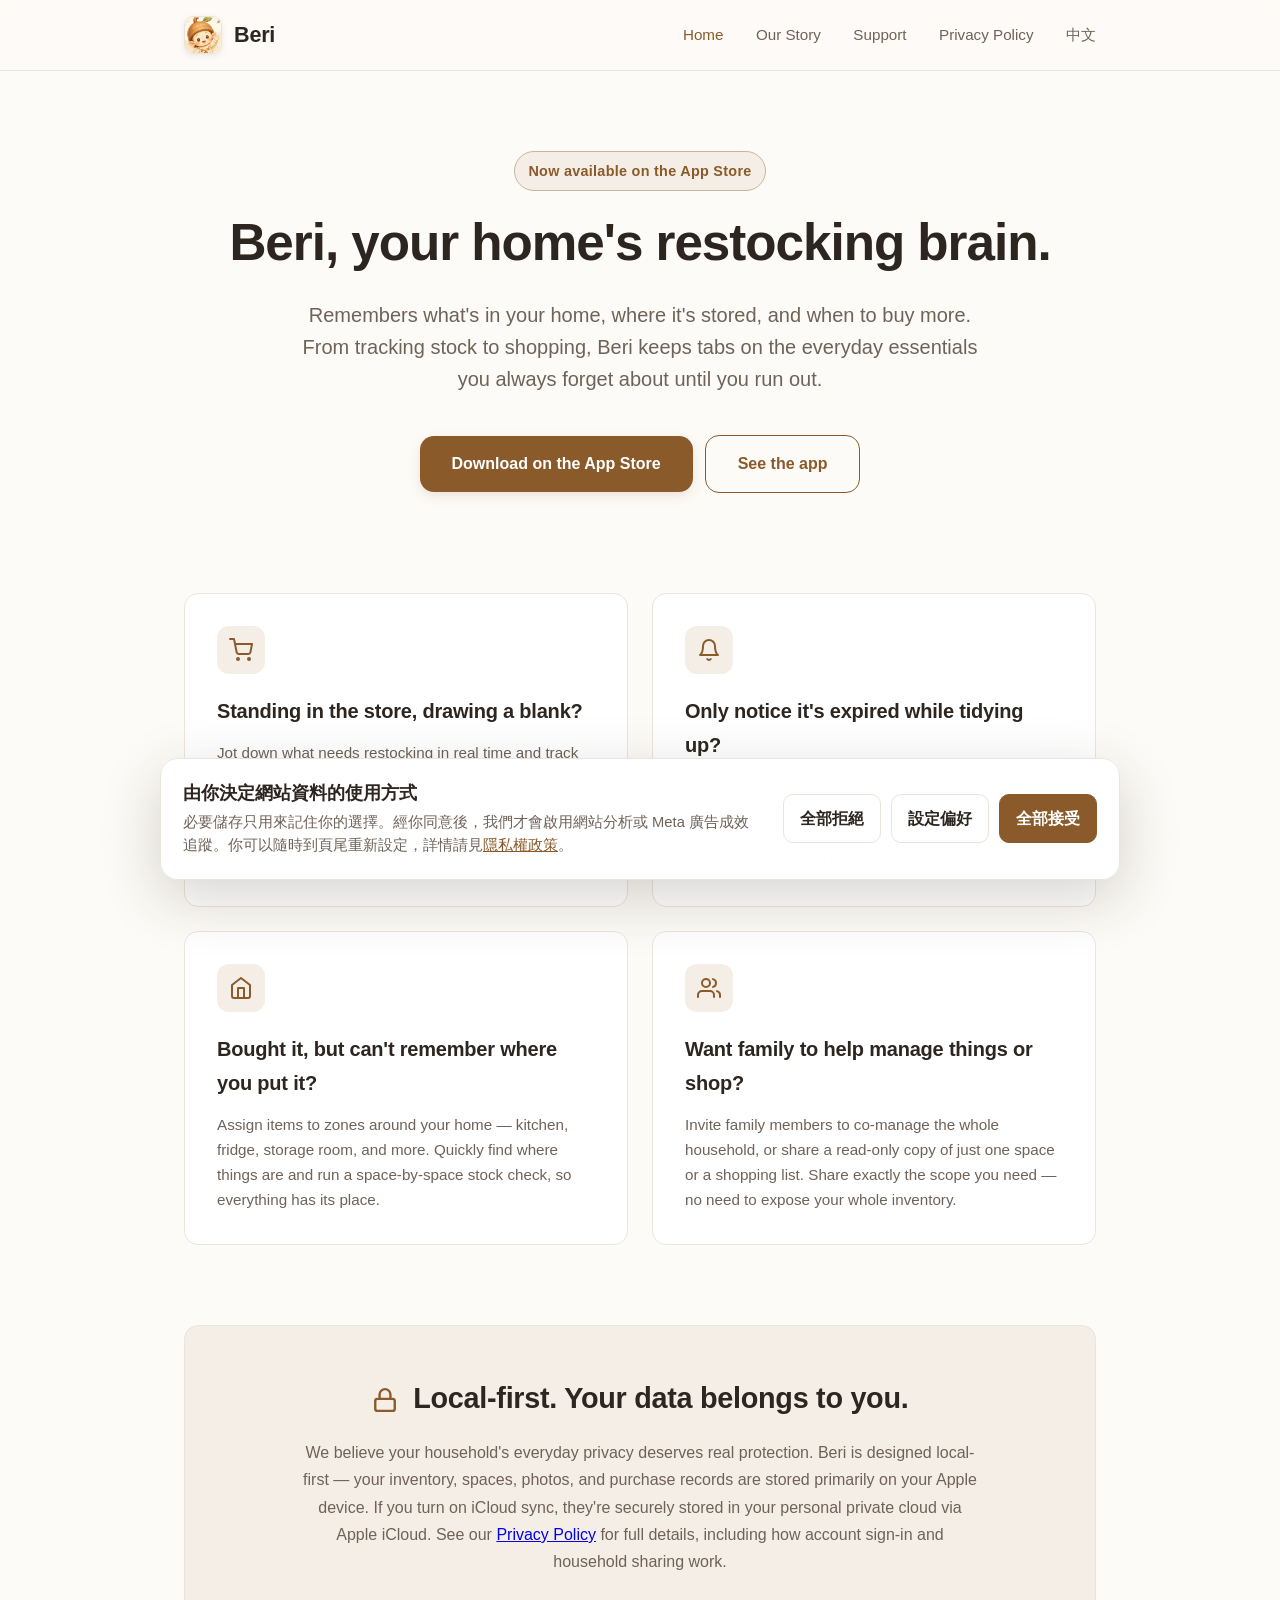
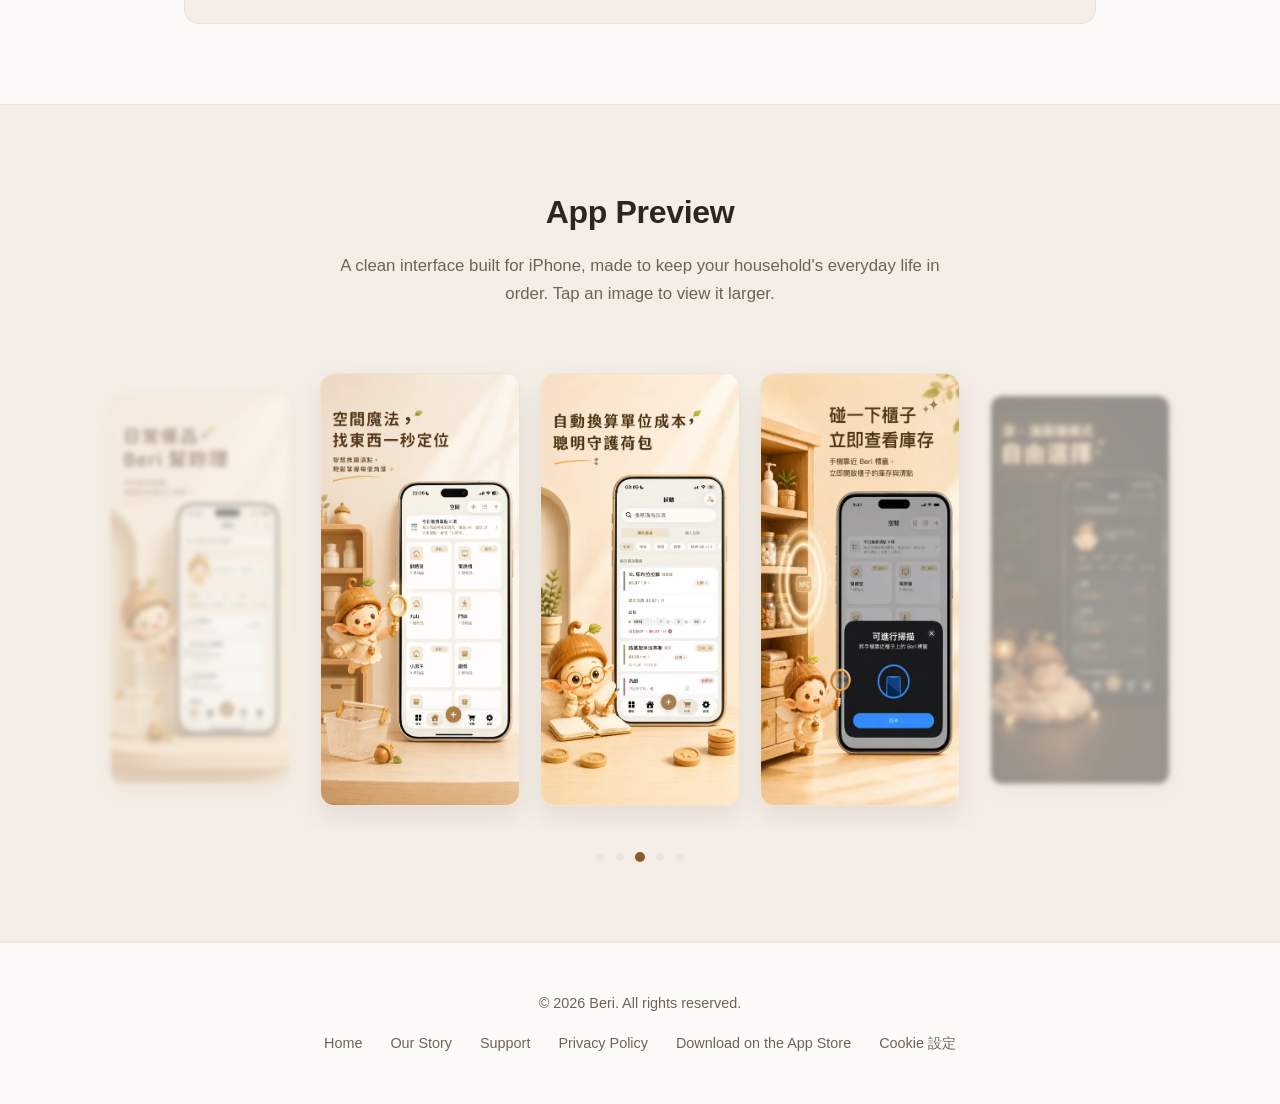
==== en/index.html @ 6ba3e354 "wip: local en site + policy edits before merge" ====
<!doctype html>
<html lang="en">
<head>
  <meta charset="utf-8">
  <meta name="viewport" content="width=device-width, initial-scale=1">
  <title>Beri - Your Home's Restocking Brain</title>
  <meta name="description" content="Beri remembers what's in your home, where it's stored, and when to buy more. Available now on the App Store.">
  <link rel="canonical" href="https://beri-home.app/en/">
  <link rel="alternate" hreflang="zh-Hant" href="https://beri-home.app/">
  <link rel="alternate" hreflang="en" href="https://beri-home.app/en/">
  <link rel="alternate" hreflang="x-default" href="https://beri-home.app/">
  <meta name="robots" content="index, follow">

  <!-- Open Graph / Facebook -->
  <meta property="og:type" content="website">
  <meta property="og:url" content="https://beri-home.app/en/">
  <meta property="og:title" content="Beri - Your Home's Restocking Brain">
  <meta property="og:description" content="Remembers what's in your home, where it's stored, and when to buy more. Available now on the App Store.">
  <meta property="og:image" content="https://beri-home.app/appicon.png">

  <!-- Twitter -->
  <meta name="twitter:card" content="summary">
  <meta name="twitter:url" content="https://beri-home.app/en/">
  <meta name="twitter:title" content="Beri - Your Home's Restocking Brain">
  <meta name="twitter:description" content="Remembers what's in your home, where it's stored, and when to buy more. Available now on the App Store.">
  <meta name="twitter:image" content="https://beri-home.app/appicon.png">

  <link rel="icon" type="image/png" href="../appicon.png">
  <link rel="stylesheet" href="../style.css">
  <script src="../tracking-config.js"></script>
  <script src="../tracking-consent.js"></script>
</head>
<body>
  <!-- Navigation Header -->
  <header class="nav-header">
    <div class="container nav-container">
      <a href="index.html" class="logo-group">
        <img src="../appicon.png" alt="Beri Logo" class="logo-img">
        <span class="logo-text">Beri</span>
      </a>
      <nav class="nav-links">
        <a href="index.html" class="active">Home</a>
        <a href="story.html">Our Story</a>
        <a href="support.html">Support</a>
        <a href="privacy-policy.html">Privacy Policy</a>
        <a href="../index.html" lang="zh-Hant" hreflang="zh-Hant">中文</a>
      </nav>
    </div>
  </header>

  <!-- Hero Section -->
  <main>
    <section class="hero">
      <div class="container">
        <span class="eyebrow">Now available on the App Store</span>
        <h1>Beri, your home's restocking brain.</h1>
        <p>
          Remembers what's in your home, where it's stored, and when to buy more.<br class="desktop-break">
          From tracking stock to shopping, Beri keeps tabs on the everyday essentials you always forget about until you run out.
        </p>
        <div class="hero-actions">
          <a href="https://apps.apple.com/app/id6783732799" class="btn" target="_blank" rel="noopener noreferrer">Download on the App Store</a>
          <a href="#preview" class="btn btn-secondary">See the app</a>
        </div>
      </div>
    </section>

    <!-- Core Features Section -->
    <section class="container">
      <div class="features-grid">
        <!-- Feature 1: cart -->
        <div class="feature-card">
          <div class="feature-icon" title="Shopping">
            <svg viewBox="0 0 24 24">
              <circle cx="9" cy="21" r="1" fill="currentColor"></circle>
              <circle cx="20" cy="21" r="1" fill="currentColor"></circle>
              <path d="M1 1h4l2.68 13.39a2 2 0 0 0 2 1.61h9.72a2 2 0 0 0 2-1.61L23 6H6"></path>
            </svg>
          </div>
          <h3>Standing in the store, drawing a blank?</h3>
          <p>
            Jot down what needs restocking in real time and track unit prices and price history. Quickly confirm what you need at the store and make the smartest purchase decision.
          </p>
        </div>

        <!-- Feature 2: bell -->
        <div class="feature-card">
          <div class="feature-icon" title="Reminders">
            <svg viewBox="0 0 24 24">
              <path d="M18 8A6 6 0 0 0 6 8c0 7-3 9-3 9h18s-3-2-3-9"></path>
              <path d="M13.73 21a2 2 0 0 1-3.46 0" fill="currentColor"></path>
            </svg>
          </div>
          <h3>Only notice it's expired while tidying up?</h3>
          <p>
            Set custom low-stock thresholds and expiry reminders. Get notified before easy-to-forget essentials, consumables, or food expire — cut down on waste and keep your household running smoothly.
          </p>
        </div>

        <!-- Feature 3: house -->
        <div class="feature-card">
          <div class="feature-icon" title="Spaces">
            <svg viewBox="0 0 24 24">
              <path d="M3 9l9-7 9 7v11a2 2 0 0 1-2 2H5a2 2 0 0 1-2-2z"></path>
              <polyline points="9 22 9 12 15 12 15 22"></polyline>
            </svg>
          </div>
          <h3>Bought it, but can't remember where you put it?</h3>
          <p>
            Assign items to zones around your home — kitchen, fridge, storage room, and more. Quickly find where things are and run a space-by-space stock check, so everything has its place.
          </p>
        </div>

        <!-- Feature 4: person.2 -->
        <div class="feature-card">
          <div class="feature-icon" title="Sharing">
            <svg viewBox="0 0 24 24">
              <path d="M17 21v-2a4 4 0 0 0-4-4H5a4 4 0 0 0-4 4v2"></path>
              <circle cx="9" cy="7" r="4"></circle>
              <path d="M23 21v-2a4 4 0 0 0-3-3.87"></path>
              <path d="M16 3.13a4 4 0 0 1 0 7.75"></path>
            </svg>
          </div>
          <h3>Want family to help manage things or shop?</h3>
          <p>
            Invite family members to co-manage the whole household, or share a read-only copy of just one space or a shopping list. Share exactly the scope you need — no need to expose your whole inventory.
          </p>
        </div>
      </div>
    </section>

    <!-- Privacy Banner -->
    <section class="container">
      <div class="privacy-banner" style="position: relative; overflow: hidden;">
        <h2>
          <svg viewBox="0 0 24 24" width="26" height="26" style="display: inline-block; vertical-align: -5px; margin-right: 8px; stroke: var(--accent); stroke-width: 2.2; fill: none;">
            <rect x="3" y="11" width="18" height="11" rx="2" ry="2"></rect>
            <path d="M7 11V7a5 5 0 0 1 10 0v4"></path>
          </svg>
          Local-first. Your data belongs to you.
        </h2>
        <p>
          We believe your household's everyday privacy deserves real protection. Beri is designed local-first — your inventory, spaces, photos, and purchase records are stored primarily on your Apple device. If you turn on iCloud sync, they're securely stored in your personal private cloud via Apple iCloud. See our <a href="privacy-policy.html">Privacy Policy</a> for full details, including how account sign-in and household sharing work.
        </p>
      </div>
    </section>

    <!-- App Screenshots Preview Section -->
    <section class="preview-section" id="preview">
      <div class="container">
        <h2>App Preview</h2>
        <p class="subtitle">A clean interface built for iPhone, made to keep your household's everyday life in order. Tap an image to view it larger.</p>
      </div>

      <div class="container-wide">
        <div class="carousel-viewport">
          <div class="mockup-container">
          <div class="mockup-item">
            <button class="promo-card" type="button" aria-label="Enlarge: Everyday essentials, sorted by Beri">
              <img src="../screenshots/promo_overview.webp" alt="Everyday essentials, sorted by Beri">
            </button>
          </div>
          <div class="mockup-item">
            <button class="promo-card" type="button" aria-label="Enlarge: Space magic — find anything in a second">
              <img src="../screenshots/promo_spaces.webp" alt="Space magic — find anything in a second">
            </button>
          </div>
          <div class="mockup-item">
            <button class="promo-card" type="button" aria-label="Enlarge: Automatic unit-price conversion, smarter shopping">
              <img src="../screenshots/promo_shopping.webp" alt="Automatic unit-price conversion, smarter shopping">
            </button>
          </div>
          <div class="mockup-item">
            <button class="promo-card" type="button" aria-label="Enlarge: Tap your cabinet, see your stock instantly">
              <img src="../screenshots/promo_nfc.webp" alt="Tap your cabinet, see your stock instantly">
            </button>
          </div>
          <div class="mockup-item">
            <button class="promo-card" type="button" aria-label="Enlarge: Light and dark mode, your choice">
              <img src="../screenshots/promo_darkmode.webp" alt="Light and dark mode, your choice">
            </button>
          </div>
          </div>
        </div>

        <!-- Carousel indicator dots -->
        <div class="carousel-indicators">
          <button class="dot active" type="button" aria-label="Show preview 1" onclick="scrollToIndex(0)"></button>
          <button class="dot" type="button" aria-label="Show preview 2" onclick="scrollToIndex(1)"></button>
          <button class="dot" type="button" aria-label="Show preview 3" onclick="scrollToIndex(2)"></button>
          <button class="dot" type="button" aria-label="Show preview 4" onclick="scrollToIndex(3)"></button>
          <button class="dot" type="button" aria-label="Show preview 5" onclick="scrollToIndex(4)"></button>
        </div>
      </div>
    </section>
  </main>

  <div class="image-lightbox" id="imageLightbox" hidden role="dialog" aria-modal="true" aria-labelledby="lightboxCaption">
    <div class="lightbox-backdrop" data-close-lightbox></div>
    <div class="lightbox-dialog">
      <button class="lightbox-close" type="button" aria-label="Close enlarged view" data-close-lightbox>×</button>
      <button class="lightbox-nav lightbox-prev" type="button" aria-label="Previous preview">‹</button>
      <figure class="lightbox-figure">
        <img id="lightboxImage" src="" alt="">
        <figcaption id="lightboxCaption"></figcaption>
      </figure>
      <button class="lightbox-nav lightbox-next" type="button" aria-label="Next preview">›</button>
    </div>
  </div>

  <!-- Footer -->
  <footer>
    <div class="container">
      <p>&copy; 2026 Beri. All rights reserved.</p>
      <a href="index.html">Home</a>
      <a href="story.html">Our Story</a>
      <a href="support.html">Support</a>
      <a href="privacy-policy.html">Privacy Policy</a>
      <a href="https://apps.apple.com/app/id6783732799" target="_blank" rel="noopener noreferrer">Download on the App Store</a>
    </div>
  </footer>

  <script>
    const viewport = document.querySelector('.carousel-viewport');
    const track = document.querySelector('.mockup-container');
    const items = track ? Array.from(track.querySelectorAll('.mockup-item')) : [];
    const dots = document.querySelectorAll('.dot');
    const lightbox = document.getElementById('imageLightbox');
    const lightboxImage = document.getElementById('lightboxImage');
    const lightboxCaption = document.getElementById('lightboxCaption');
    const lightboxFigure = document.querySelector('.lightbox-figure');
    const closeLightboxButtons = document.querySelectorAll('[data-close-lightbox]');
    const previousImageButton = document.querySelector('.lightbox-prev');
    const nextImageButton = document.querySelector('.lightbox-next');
    const closeLightboxButton = document.querySelector('.lightbox-close');
    const previewCards = items.map((item) => item.querySelector('.promo-card'));

    // Currently focused card index (defaults to the middle one)
    let activeIndex = Math.floor(items.length / 2);

    const clamp = (i) => Math.max(0, Math.min(items.length - 1, i));
    const wrap = (i) => (i + items.length) % items.length;
    let lightboxIndex = 0;
    let previouslyFocusedElement = null;
    let lightboxSwipeStartX = 0;
    let lightboxSwipeStartY = 0;

    function updateLightbox() {
      const image = items[lightboxIndex]?.querySelector('img');
      if (!image) return;
      lightboxImage.src = image.currentSrc || image.src;
      lightboxImage.alt = image.alt;
      lightboxCaption.textContent = image.alt;
    }

    function openLightbox(index) {
      if (!lightbox || items.length === 0) return;
      lightboxIndex = clamp(index);
      previouslyFocusedElement = document.activeElement;
      updateLightbox();
      lightbox.hidden = false;
      document.body.classList.add('lightbox-open');
      closeLightboxButton?.focus();
    }

    function closeLightbox() {
      if (!lightbox || lightbox.hidden) return;
      lightbox.hidden = true;
      document.body.classList.remove('lightbox-open');
      previouslyFocusedElement?.focus?.();
    }

    function showLightboxImage(offset) {
      if (!lightbox || lightbox.hidden || items.length === 0) return;
      lightboxIndex = wrap(lightboxIndex + offset);
      updateLightbox();
    }

    // Compute the offset needed to center the given card
    function offsetFor(index) {
      const item = items[index];
      if (!viewport || !item) return 0;
      const viewportCenter = viewport.offsetWidth / 2;
      const itemCenter = item.offsetLeft + item.offsetWidth / 2;
      return viewportCenter - itemCenter;
    }

    // Update offset, fade, and dots based on activeIndex
    function render(animate = true) {
      if (!track || items.length === 0) return;
      track.classList.toggle('dragging', !animate);
      track.style.transform = `translateX(${offsetFor(activeIndex)}px)`;

      items.forEach((item, i) => {
        item.classList.toggle('faded', Math.abs(i - activeIndex) > 1);
      });
      dots.forEach((dot, i) => {
        dot.classList.toggle('active', i === activeIndex);
        dot.setAttribute('aria-current', i === activeIndex ? 'true' : 'false');
      });
    }

    // Clicking a dot jumps to that card
    window.scrollToIndex = function(index) {
      activeIndex = clamp(index);
      render(true);
    };

    if (track && items.length) {
      // Initialize + re-center on window resize
      render(true);
      window.addEventListener('load', () => render(true));
      window.addEventListener('resize', () => render(false));

      // Pointer dragging (mouse and touch)
      let dragging = false;
      let startX = 0;
      let baseOffset = 0;
      let moved = false;
      let downTarget = null;

      track.addEventListener('pointerdown', (e) => {
        dragging = true;
        moved = false;
        startX = e.clientX;
        baseOffset = offsetFor(activeIndex);
        downTarget = e.target; // remember the card that was pressed (target changes after pointer capture)
        track.classList.add('dragging');
        try { track.setPointerCapture(e.pointerId); } catch (_) {}
      });

      track.addEventListener('pointermove', (e) => {
        if (!dragging) return;
        const dx = e.clientX - startX;
        if (Math.abs(dx) > 5) moved = true;
        track.style.transform = `translateX(${baseOffset + dx}px)`;
      });

      function endDrag(e) {
        if (!dragging) return;
        dragging = false;
        const dx = e.clientX - startX;
        const threshold = 40; // distance needed to switch cards

        if (moved) {
          // Dragged: switch prev/next based on direction
          if (dx <= -threshold) activeIndex = clamp(activeIndex + 1);
          else if (dx >= threshold) activeIndex = clamp(activeIndex - 1);
        } else {
          // No drag = click: enlarge the tapped card
          const item = downTarget && downTarget.closest
            ? downTarget.closest('.mockup-item') : null;
          const idx = item ? items.indexOf(item) : -1;
          if (idx !== -1) {
            activeIndex = idx;
            openLightbox(idx);
          }
        }
        render(true);
      }

      track.addEventListener('pointerup', endDrag);
      track.addEventListener('pointercancel', endDrag);
    }

    previewCards.forEach((card, index) => {
      card?.addEventListener('click', (event) => {
        if (event.detail !== 0) return;
        activeIndex = index;
        render(true);
        openLightbox(index);
      });
    });

    closeLightboxButtons.forEach((button) => button.addEventListener('click', closeLightbox));
    previousImageButton?.addEventListener('click', () => showLightboxImage(-1));
    nextImageButton?.addEventListener('click', () => showLightboxImage(1));
    lightboxFigure?.addEventListener('pointerdown', (event) => {
      if (event.pointerType !== 'touch') return;
      lightboxSwipeStartX = event.clientX;
      lightboxSwipeStartY = event.clientY;
      try { lightboxFigure.setPointerCapture(event.pointerId); } catch (_) {}
    });
    lightboxFigure?.addEventListener('pointerup', (event) => {
      if (event.pointerType !== 'touch') return;
      const deltaX = event.clientX - lightboxSwipeStartX;
      const deltaY = event.clientY - lightboxSwipeStartY;
      if (Math.abs(deltaX) < 48 || Math.abs(deltaX) <= Math.abs(deltaY)) return;
      showLightboxImage(deltaX < 0 ? 1 : -1);
    });
    document.addEventListener('keydown', (event) => {
      if (!lightbox || lightbox.hidden) return;
      if (event.key === 'Escape') closeLightbox();
      if (event.key === 'ArrowLeft') showLightboxImage(-1);
      if (event.key === 'ArrowRight') showLightboxImage(1);
    });
  </script>
</body>
</html>
---- style.css ----
:root {
  color-scheme: light dark;
  --bg: #fdfbf7;
  --card-bg: #ffffff;
  --text: #2d2620;
  --muted: #6f6258;
  --border: #ebe4da;
  --accent: #8a5a2b;
  --accent-hover: #734a22;
  --accent-light: #f5eee6;
  --success: #5f8a5a;
  --success-light: #eef5ec;
  --danger: #b35959;
  --radius: 14px;
  --font: -apple-system, BlinkMacSystemFont, "SF Pro Text", "SF Pro Icons", "Helvetica Neue", Helvetica, Arial, sans-serif;
  --transition: all 0.25s cubic-bezier(0.4, 0, 0.2, 1);
}

@media (prefers-color-scheme: dark) {
  :root {
    --bg: #161412;
    --card-bg: #1f1d1a;
    --text: #f4efe7;
    --muted: #c6bfb2;
    --border: #35312c;
    --accent: #d3a15f;
    --accent-hover: #e5b982;
    --accent-light: #2b2520;
    --success: #7da878;
    --success-light: #1c241a;
    --danger: #d97373;
  }
}

* {
  box-sizing: border-box;
}

body {
  margin: 0;
  background-color: var(--bg);
  color: var(--text);
  font-family: var(--font);
  line-height: 1.7;
  -webkit-font-smoothing: antialiased;
  display: flex;
  flex-direction: column;
  min-height: 100vh;
  overflow-x: hidden;
}

/* 佈局 */
.container {
  max-width: 960px;
  margin: 0 auto;
  padding: 0 24px;
  width: 100%;
}

.container-wide {
  max-width: 1200px;
  margin: 0 auto;
  padding: 0 24px;
  width: 100%;
}

main {
  flex: 1;
}

/* 導覽列 - 升級磨砂玻璃質感 */
.nav-header {
  padding: 16px 0;
  border-bottom: 1px solid var(--border);
  background-color: color-mix(in srgb, var(--bg) 80%, transparent);
  position: sticky;
  top: 0;
  z-index: 100;
  backdrop-filter: blur(12px);
  -webkit-backdrop-filter: blur(12px);
  transition: var(--transition);
}

.nav-container {
  display: flex;
  justify-content: space-between;
  align-items: center;
}

.logo-group {
  display: flex;
  align-items: center;
  gap: 12px;
  text-decoration: none;
}

/* 擬真 App Icon 漸層風格 */
.logo-icon {
  background: linear-gradient(135deg, #a77c50, #8a5a2b);
  color: #ffffff;
  width: 38px;
  height: 38px;
  border-radius: 10px;
  display: flex;
  align-items: center;
  justify-content: center;
  font-weight: 800;
  font-size: 1.25rem;
  box-shadow: inset 0 1px 0 rgba(255, 255, 255, 0.2), 0 3px 6px rgba(138, 90, 43, 0.2);
  text-shadow: 0 1px 2px rgba(0, 0, 0, 0.15);
}

@media (prefers-color-scheme: dark) {
  .logo-icon {
    background: linear-gradient(135deg, #e5b982, #d3a15f);
    color: #161412;
    text-shadow: none;
    box-shadow: 0 3px 8px rgba(0, 0, 0, 0.3);
  }
}

.logo-img {
  width: 38px;
  height: 38px;
  border-radius: 9px;
  display: block;
  object-fit: cover;
  box-shadow: 0 2px 6px rgba(0, 0, 0, 0.08);
  border: 1px solid var(--border);
  transition: var(--transition);
}

.logo-group:hover .logo-img {
  transform: scale(1.05);
  box-shadow: 0 4px 10px rgba(138, 90, 43, 0.15);
}

.logo-text {
  font-size: 1.35rem;
  font-weight: 700;
  color: var(--text);
  letter-spacing: -0.01em;
}

.nav-links a {
  margin-left: 28px;
  color: var(--muted);
  text-decoration: none;
  font-weight: 500;
  transition: var(--transition);
  font-size: 0.95rem;
}

.nav-links a:hover,
.nav-links a.active {
  color: var(--accent);
}

.eyebrow {
  display: inline-flex;
  align-items: center;
  padding: 7px 13px;
  margin-bottom: 20px;
  border: 1px solid color-mix(in srgb, var(--accent) 35%, var(--border));
  border-radius: 999px;
  background: var(--accent-light);
  color: var(--accent);
  font-size: 0.9rem;
  font-weight: 700;
  letter-spacing: 0.02em;
}

/* 品牌故事 */
.story-page {
  flex: 1;
  padding: clamp(52px, 9vw, 104px) 24px clamp(72px, 10vw, 120px);
}

.story-content {
  width: min(100%, 720px);
  margin: 0 auto;
}

.story-hero {
  padding: 0 0 clamp(56px, 9vw, 88px);
  text-align: center;
}

.story-kicker {
  margin: 0 0 18px;
  color: var(--accent);
  font-size: 0.95rem;
  font-weight: 700;
  letter-spacing: 0.12em;
}

.story-hero h1 {
  margin: 0;
  font-size: clamp(2.45rem, 7vw, 4.5rem);
  line-height: 1.16;
  letter-spacing: -0.045em;
}

.story-lead {
  margin: 24px 0 0;
  color: var(--muted);
  font-size: 1.12rem;
}

.story-section {
  font-size: clamp(1.05rem, 2.4vw, 1.18rem);
  line-height: 2;
}

.story-section h2 {
  margin: 0 0 28px;
  font-size: clamp(1.45rem, 4vw, 2rem);
  line-height: 1.4;
  letter-spacing: -0.025em;
}

.story-section p {
  margin: 0 0 26px;
}

.story-quotes {
  margin: 0 0 32px;
  padding: 24px clamp(20px, 5vw, 36px);
  border: 1px solid var(--border);
  border-radius: var(--radius);
  background: var(--card-bg);
  box-shadow: 0 12px 32px rgba(138, 90, 43, 0.06);
}

.story-quotes p {
  margin: 0;
  color: var(--muted);
}

.story-divider {
  width: 56px;
  height: 1px;
  margin: clamp(48px, 8vw, 80px) auto;
  border: 0;
  background: var(--accent);
  opacity: 0.55;
}

.story-beri h2,
.story-closing p:nth-child(2) {
  color: var(--accent);
}

.story-question {
  margin: 0 0 26px;
  padding: 18px 22px;
  border-left: 3px solid var(--accent);
  background: var(--accent-light);
  color: var(--text);
  font-size: 1.22em;
  font-weight: 700;
}

.story-signoff {
  margin-top: clamp(52px, 9vw, 88px);
  padding: clamp(36px, 7vw, 56px);
  border-radius: calc(var(--radius) + 4px);
  background: var(--accent-light);
  text-align: center;
}

.story-signoff p {
  margin: 0 0 14px;
  color: var(--accent);
  font-weight: 700;
}

.story-signoff h2 {
  margin: 0 0 30px;
  font-size: clamp(1.45rem, 4vw, 2.1rem);
  line-height: 1.45;
  letter-spacing: -0.025em;
}

/* Hero Section */
.hero {
  padding: 80px 0 60px;
  text-align: center;
}

.hero h1 {
  font-size: clamp(2.2rem, 5vw, 3.2rem);
  font-weight: 800;
  line-height: 1.25;
  margin: 0 0 24px;
  color: var(--text);
  letter-spacing: -0.02em;
}

.hero p {
  font-size: clamp(1.1rem, 2.5vw, 1.25rem);
  color: var(--muted);
  max-width: 680px;
  margin: 0 auto 40px;
  line-height: 1.6;
}

.hero-actions {
  display: flex;
  justify-content: center;
  align-items: center;
  flex-wrap: wrap;
  gap: 12px;
}

/* 按鈕 */
.btn {
  display: inline-flex;
  align-items: center;
  justify-content: center;
  background-color: var(--accent);
  color: #ffffff !important;
  padding: 14px 32px;
  border-radius: var(--radius);
  text-decoration: none;
  font-weight: 600;
  border: none;
  cursor: pointer;
  font-size: 1rem;
  transition: var(--transition);
  box-shadow: 0 4px 12px rgba(138, 90, 43, 0.15);
}

.btn:hover {
  background-color: var(--accent-hover);
  box-shadow: 0 6px 16px rgba(138, 90, 43, 0.25);
  transform: translateY(-1px);
}

.btn:active {
  transform: translateY(1px);
}

.btn-secondary {
  background: transparent;
  color: var(--accent) !important;
  border: 1px solid var(--accent);
  box-shadow: none;
}

.btn-secondary:hover {
  background: var(--accent-light);
  color: var(--accent) !important;
  box-shadow: none;
}

.btn-disabled {
  cursor: default;
  box-shadow: none;
}

.btn-disabled:hover,
.btn-disabled:active {
  background-color: var(--accent);
  box-shadow: none;
  transform: none;
}

/* 卡片與網格 */
.features-grid {
  display: grid;
  grid-template-columns: repeat(auto-fit, minmax(320px, 1fr));
  gap: 24px;
  margin: 40px 0 80px;
}

.feature-card {
  background-color: var(--card-bg);
  border: 1px solid var(--border);
  border-radius: var(--radius);
  padding: 32px;
  transition: var(--transition);
  display: flex;
  flex-direction: column;
}

.feature-card:hover {
  border-color: var(--accent);
  transform: translateY(-4px);
  box-shadow: 0 12px 24px rgba(138, 90, 43, 0.04);
}

/* App 內用的 SF Symbols SVG 專用外觀 */
.feature-icon {
  width: 48px;
  height: 48px;
  border-radius: 12px;
  background-color: var(--accent-light);
  display: flex;
  align-items: center;
  justify-content: center;
  margin-bottom: 20px;
  transition: var(--transition);
}

.feature-card:hover .feature-icon {
  background-color: var(--accent);
}

.feature-icon svg {
  width: 24px;
  height: 24px;
  stroke: var(--accent);
  stroke-width: 2;
  stroke-linecap: round;
  stroke-linejoin: round;
  fill: none;
  transition: var(--transition);
}

.feature-card:hover .feature-icon svg {
  stroke: var(--card-bg);
}

.feature-card h3 {
  font-size: 1.25rem;
  font-weight: 700;
  margin: 0 0 12px;
  letter-spacing: -0.01em;
}

.feature-card p {
  color: var(--muted);
  margin: 0;
  font-size: 0.95rem;
  line-height: 1.65;
}

/* 本地優先 Banner */
.privacy-banner {
  background-color: var(--accent-light);
  border-radius: var(--radius);
  padding: 48px;
  text-align: center;
  margin: 40px 0 80px;
  border: 1px solid var(--border);
}

.privacy-banner h2 {
  font-size: 1.8rem;
  margin: 0 0 16px;
  font-weight: 700;
  letter-spacing: -0.01em;
}

.privacy-banner p {
  max-width: 680px;
  margin: 0 auto;
  color: var(--muted);
  line-height: 1.7;
}

/* 常見問題 FAQ */
.faq-list {
  margin-top: 32px;
}

.faq-card {
  background-color: var(--card-bg);
  border: 1px solid var(--border);
  border-radius: var(--radius);
  padding: 24px;
  margin-bottom: 16px;
  transition: var(--transition);
}

.faq-card:hover {
  border-color: var(--accent);
}

.faq-card h3 {
  font-size: 1.15rem;
  margin: 0 0 12px;
  color: var(--accent);
  font-weight: 700;
  letter-spacing: -0.01em;
}

.faq-card p {
  margin: 0;
  color: var(--muted);
  font-size: 0.95rem;
  line-height: 1.65;
}

/* 表單樣式 */
.form-group {
  margin-bottom: 24px;
}

.form-group label {
  display: block;
  font-weight: 600;
  margin-bottom: 8px;
  font-size: 0.95rem;
}

.form-group label span {
  color: var(--danger);
  margin-left: 4px;
}

.form-control {
  width: 100%;
  padding: 12px 16px;
  border-radius: 8px;
  border: 1px solid var(--border);
  background-color: var(--card-bg);
  color: var(--text);
  font-family: var(--font);
  font-size: 0.95rem;
  transition: var(--transition);
}

.form-control:focus {
  outline: none;
  border-color: var(--accent);
  box-shadow: 0 0 0 3px var(--accent-light);
}

textarea.form-control {
  resize: vertical;
  min-height: 120px;
}

.checkbox-group {
  display: flex;
  align-items: flex-start;
  gap: 10px;
  margin-bottom: 24px;
}

.checkbox-group input[type="checkbox"] {
  margin-top: 5px;
  cursor: pointer;
}

.checkbox-group label {
  font-size: 0.9rem;
  color: var(--muted);
  margin: 0;
  cursor: pointer;
  line-height: 1.5;
}

.checkbox-group label a {
  color: var(--accent);
  text-decoration: none;
}

.form-hint {
  font-size: 0.85rem;
  color: var(--muted);
  margin-top: 6px;
}

.form-privacy-note {
  margin: 0 0 24px;
  padding: 14px 16px;
  border-radius: 10px;
  background: var(--accent-light);
  color: var(--muted);
  font-size: 0.88rem;
  line-height: 1.6;
}

.form-privacy-note a {
  color: var(--accent);
  font-weight: 600;
  margin-left: 0.25em;
}

/* 狀態卡片 */
.status-card {
  padding: 40px;
  text-align: center;
  border-radius: var(--radius);
  border: 1px solid var(--border);
  display: none;
  animation: fadeIn 0.3s ease;
}

.status-card.success {
  background-color: var(--success-light);
  border-color: var(--success);
  color: var(--success);
}

.status-card h3 {
  margin: 0 0 12px;
  font-size: 1.4rem;
}

.status-card p {
  margin: 0;
  color: var(--text);
}

@keyframes fadeIn {
  from { opacity: 0; transform: translateY(10px); }
  to { opacity: 1; transform: translateY(0); }
}

/* 頁尾 */
footer {
  padding: 48px 0;
  border-top: 1px solid var(--border);
  text-align: center;
  color: var(--muted);
  font-size: 0.9rem;
}

footer p {
  margin: 0 0 16px;
}

footer a {
  color: var(--muted);
  margin: 0 12px;
  text-decoration: none;
  transition: var(--transition);
}

footer a:hover {
  color: var(--accent);
}

.footer-cookie-button {
  appearance: none;
  border: 0;
  background: transparent;
  color: var(--muted);
  margin: 0 12px;
  padding: 0;
  font: inherit;
  cursor: pointer;
  transition: var(--transition);
}

.footer-cookie-button:hover {
  color: var(--accent);
}

/* Cookie 與追蹤同意 */
.cookie-banner {
  position: fixed;
  right: 20px;
  bottom: 20px;
  left: 20px;
  z-index: 1200;
  margin: 0 auto;
  max-width: 960px;
  border: 1px solid var(--border);
  border-radius: calc(var(--radius) + 4px);
  background: color-mix(in srgb, var(--card-bg) 96%, transparent);
  box-shadow: 0 18px 60px rgba(45, 38, 32, 0.2);
  backdrop-filter: blur(16px);
  -webkit-backdrop-filter: blur(16px);
}

.cookie-banner[hidden] {
  display: none;
}

.cookie-banner__content {
  display: flex;
  align-items: center;
  justify-content: space-between;
  gap: 28px;
  padding: 22px;
}

.cookie-banner h2,
.cookie-dialog h2 {
  margin: 0 0 6px;
  font-size: 1.15rem;
  line-height: 1.35;
}

.cookie-banner p,
.cookie-dialog p {
  margin: 0;
  color: var(--muted);
  font-size: 0.92rem;
  line-height: 1.55;
}

.cookie-banner p a {
  color: var(--accent);
}

.cookie-banner__actions,
.cookie-dialog__actions {
  display: flex;
  flex: 0 0 auto;
  gap: 10px;
}

.cookie-button {
  min-height: 44px;
  border: 1px solid var(--accent);
  border-radius: 10px;
  background: var(--accent);
  color: #fff;
  padding: 10px 16px;
  font: inherit;
  font-weight: 650;
  white-space: nowrap;
  cursor: pointer;
}

.cookie-button:hover {
  background: var(--accent-hover);
  border-color: var(--accent-hover);
}

.cookie-button--secondary {
  background: transparent;
  color: var(--text);
  border-color: var(--border);
}

.cookie-button--secondary:hover {
  background: var(--accent-light);
  border-color: var(--accent);
}

.cookie-dialog {
  width: min(92vw, 620px);
  padding: 0;
  border: 1px solid var(--border);
  border-radius: calc(var(--radius) + 4px);
  background: var(--card-bg);
  color: var(--text);
  box-shadow: 0 24px 80px rgba(22, 20, 18, 0.32);
}

.cookie-dialog::backdrop {
  background: rgba(22, 20, 18, 0.62);
  backdrop-filter: blur(5px);
}

.cookie-dialog form {
  padding: 24px;
}

.cookie-dialog__header {
  display: flex;
  align-items: flex-start;
  justify-content: space-between;
  gap: 16px;
  margin-bottom: 20px;
}

.cookie-dialog__close {
  flex: 0 0 auto;
  width: 40px;
  height: 40px;
  border: 1px solid var(--border);
  border-radius: 50%;
  background: transparent;
  color: var(--text);
  font: inherit;
  font-size: 1.5rem;
  line-height: 1;
  cursor: pointer;
}

.cookie-option {
  display: flex;
  align-items: center;
  justify-content: space-between;
  gap: 20px;
  padding: 16px 0;
  border-top: 1px solid var(--border);
}

.cookie-option strong {
  display: block;
  margin-bottom: 3px;
}

.cookie-option input {
  width: 22px;
  height: 22px;
  accent-color: var(--accent);
}

.cookie-dialog__actions {
  justify-content: flex-end;
  margin-top: 20px;
}

/* 預覽區塊 */
.preview-section {
  text-align: center;
  padding: 80px 0;
  background-color: var(--accent-light);
  border-top: 1px solid var(--border);
  border-bottom: 1px solid var(--border);
  margin: 60px 0 0;
}

.preview-section h2 {
  font-size: 2rem;
  font-weight: 800;
  margin: 0 0 12px;
  color: var(--text);
  letter-spacing: -0.01em;
}

.preview-section p.subtitle {
  color: var(--muted);
  max-width: 600px;
  margin: 0 auto 48px;
  font-size: 1.05rem;
}

/* 輪播可視區：裁切超出範圍的卡片 */
.carousel-viewport {
  width: 100%;
  overflow: hidden;
}

.mockup-container {
  display: flex;
  align-items: center;
  gap: 20px;
  padding: 16px 24px;
  position: relative;
  cursor: grab;
  user-select: none;
  -webkit-user-select: none;

  /* 允許垂直捲動頁面，水平手勢由 JS 處理 */
  touch-action: pan-y;
  will-change: transform;
  transition: transform 0.4s ease;
}

.mockup-container.dragging {
  cursor: grabbing;
  transition: none;
}

.mockup-item {
  flex: 0 0 auto;
  text-align: center;

  /* 預設：清晰聚焦狀態 */
  opacity: 1;
  transform: scale(1);
  filter: blur(0);
  transition: opacity 0.35s ease, transform 0.35s ease, filter 0.35s ease;
}

/* 動態霧化：由 JS 切換 */
.mockup-item.faded {
  opacity: 0.4;
  filter: blur(3px);
  transform: scale(0.9);
}

/* 輪播指示點 */
.carousel-indicators {
  display: flex;
  justify-content: center;
  gap: 12px;
  margin-top: 24px;
}

.dot {
  width: 8px;
  height: 8px;
  padding: 0;
  border: 0;
  border-radius: 50%;
  background-color: var(--border);
  cursor: pointer;
  transition: var(--transition);
}

.dot.active {
  background-color: var(--accent);
  transform: scale(1.25);
}

/* 宣傳卡片樣式 */
.promo-card {
  padding: 0;
  background-color: var(--card-bg);
  border: 1px solid var(--border);
  border-radius: var(--radius);
  box-shadow: 0 12px 30px rgba(0, 0, 0, 0.08);
  overflow: hidden;
  width: 200px;
  aspect-ratio: 1125 / 2436;
  cursor: pointer;
  transition: transform 0.3s ease, box-shadow 0.3s ease, border-color 0.3s ease;
}

.promo-card:focus-visible,
.dot:focus-visible,
.lightbox-close:focus-visible,
.lightbox-nav:focus-visible {
  outline: 3px solid var(--accent);
  outline-offset: 4px;
}

.promo-card img {
  width: 100%;
  height: 100%;
  object-fit: cover;
  display: block;
  pointer-events: none;
  -webkit-user-drag: none;
}

/* 聚焦卡片的懸浮效果 */
.mockup-item:not(.faded):hover .promo-card {
  transform: translateY(-8px);
  box-shadow: 0 20px 40px rgba(138, 90, 43, 0.15);
  border-color: var(--accent);
}

/* 截圖放大檢視 */
.lightbox-open {
  overflow: hidden;
}

.image-lightbox[hidden] {
  display: none;
}

.image-lightbox {
  position: fixed;
  inset: 0;
  z-index: 1000;
  display: grid;
  place-items: center;
  padding: 28px;
}

.lightbox-backdrop {
  position: absolute;
  inset: 0;
  background: rgba(22, 20, 18, 0.86);
  backdrop-filter: blur(10px);
}

.lightbox-dialog {
  position: relative;
  z-index: 1;
  display: grid;
  grid-template-columns: auto minmax(0, 1fr) auto;
  align-items: center;
  width: min(100%, 1100px);
  max-height: calc(100vh - 56px);
}

.lightbox-figure {
  display: grid;
  justify-items: center;
  gap: 14px;
  margin: 0;
  touch-action: pan-y;
}

.lightbox-figure img {
  display: block;
  max-width: min(100%, 460px);
  max-height: calc(100vh - 120px);
  border-radius: calc(var(--radius) + 4px);
  box-shadow: 0 20px 60px rgba(0, 0, 0, 0.35);
}

.lightbox-figure figcaption {
  color: #fff;
  font-size: 0.95rem;
}

.lightbox-close,
.lightbox-nav {
  display: inline-grid;
  place-items: center;
  width: 48px;
  height: 48px;
  border: 1px solid rgba(255, 255, 255, 0.45);
  border-radius: 50%;
  background: rgba(255, 255, 255, 0.12);
  color: #fff;
  cursor: pointer;
  font: inherit;
  transition: var(--transition);
}

.lightbox-close:hover,
.lightbox-nav:hover {
  background: rgba(255, 255, 255, 0.24);
}

.lightbox-close {
  position: absolute;
  top: -8px;
  right: 0;
  font-size: 2rem;
  line-height: 1;
}

.lightbox-nav {
  margin: 18px;
  font-size: 2.3rem;
  line-height: 1;
}


@media (max-width: 1024px) {
  .promo-card {
    width: 160px;
  }
  .mockup-container {
    gap: 12px;
  }
}

@media (max-width: 600px) {
  .container,
  .container-wide {
    padding-left: 18px;
    padding-right: 18px;
  }
  .nav-header {
    padding: 10px 0 0;
  }
  .nav-container {
    flex-wrap: wrap;
    gap: 10px;
  }
  .logo-img {
    width: 34px;
    height: 34px;
  }
  .logo-text {
    font-size: 1.12rem;
  }
  .nav-links {
    display: flex;
    width: calc(100% + 36px);
    margin: 0 -18px;
    padding: 0 12px;
    overflow-x: auto;
    scrollbar-width: none;
    -webkit-overflow-scrolling: touch;
  }
  .nav-links::-webkit-scrollbar {
    display: none;
  }
  .nav-links a {
    flex: 0 0 auto;
    min-height: 44px;
    display: inline-flex;
    align-items: center;
    margin-left: 0;
    padding: 0 10px;
    font-size: 0.88rem;
  }
  .hero {
    padding: 44px 0 28px;
  }
  .hero h1 {
    font-size: clamp(2rem, 10vw, 2.6rem);
  }
  .hero p {
    margin-bottom: 28px;
    font-size: 1.02rem;
  }
  .desktop-break {
    display: none;
  }
  .hero-actions {
    align-items: stretch;
    flex-direction: column;
  }
  .hero-actions .btn {
    width: 100%;
    min-height: 48px;
  }
  .features-grid {
    grid-template-columns: 1fr;
    gap: 16px;
    margin: 28px 0 56px;
  }
  .feature-card,
  .card,
  form.card {
    padding: 22px;
  }
  .privacy-banner {
    padding: 28px 20px;
    margin: 28px 0 56px;
  }
  .privacy-banner h2 {
    font-size: 1.45rem;
  }
  .preview-section {
    padding: 48px 0;
  }
  .preview-section h2 {
    font-size: 1.65rem;
  }
  .preview-section p.subtitle {
    margin-bottom: 28px;
  }
  .mockup-container {
    gap: 8px;
    padding: 16px 12px;
  }
  .promo-card {
    width: min(58vw, 220px);
  }
  .image-lightbox {
    padding: 16px;
  }
  .lightbox-dialog {
    display: block;
    width: 100%;
    max-height: calc(100vh - 32px);
  }
  .lightbox-figure img {
    max-width: min(100%, 330px);
    max-height: calc(100vh - 112px);
  }
  .lightbox-close {
    top: -6px;
    right: auto;
    left: 0;
  }
  .lightbox-nav {
    display: none;
  }
  .dot {
    width: 10px;
    height: 10px;
  }
  .form-control {
    min-height: 48px;
    font-size: 16px;
  }
  textarea.form-control {
    min-height: 140px;
  }
  .checkbox-group input[type="checkbox"] {
    width: 20px;
    height: 20px;
    flex: 0 0 20px;
  }
  .status-card {
    padding: 28px 20px;
  }
  footer {
    padding: 36px 0;
  }
  footer a {
    display: inline-block;
    min-height: 44px;
    padding: 10px 4px;
    margin: 0 4px;
  }
  .footer-cookie-button {
    display: inline-block;
    min-height: 44px;
    padding: 10px 4px;
    margin: 0 4px;
  }
  .cookie-banner {
    right: 12px;
    bottom: 12px;
    left: 12px;
  }
  .cookie-banner__content {
    display: block;
    padding: 18px;
  }
  .cookie-banner__actions {
    display: grid;
    grid-template-columns: 1fr 1fr;
    margin-top: 16px;
  }
  .cookie-banner__actions .cookie-button:last-child {
    grid-column: 1 / -1;
  }
  .cookie-dialog form {
    padding: 20px;
  }
  .cookie-dialog__actions {
    display: grid;
    grid-template-columns: 1fr 1fr;
  }
}

@media (prefers-reduced-motion: reduce) {
  *,
  *::before,
  *::after {
    scroll-behavior: auto !important;
    transition-duration: 0.01ms !important;
    animation-duration: 0.01ms !important;
    animation-iteration-count: 1 !important;
  }
}
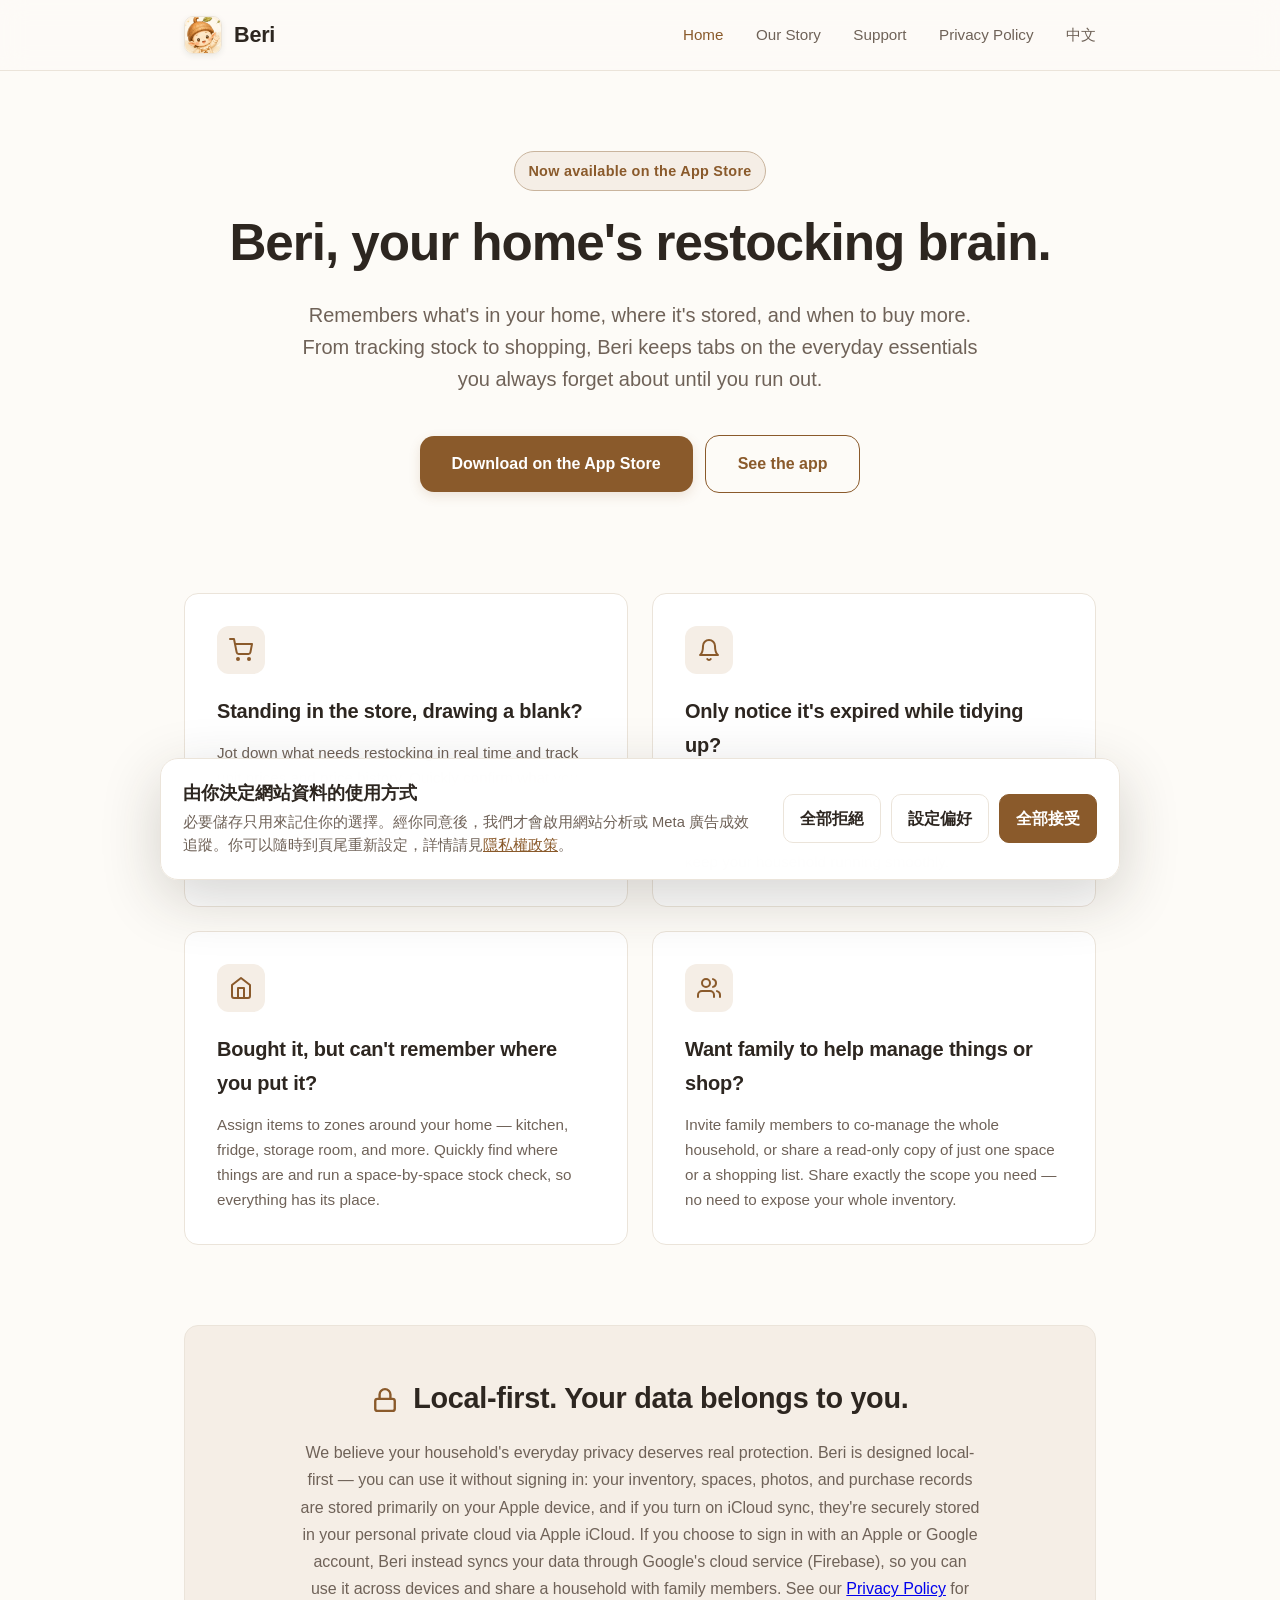
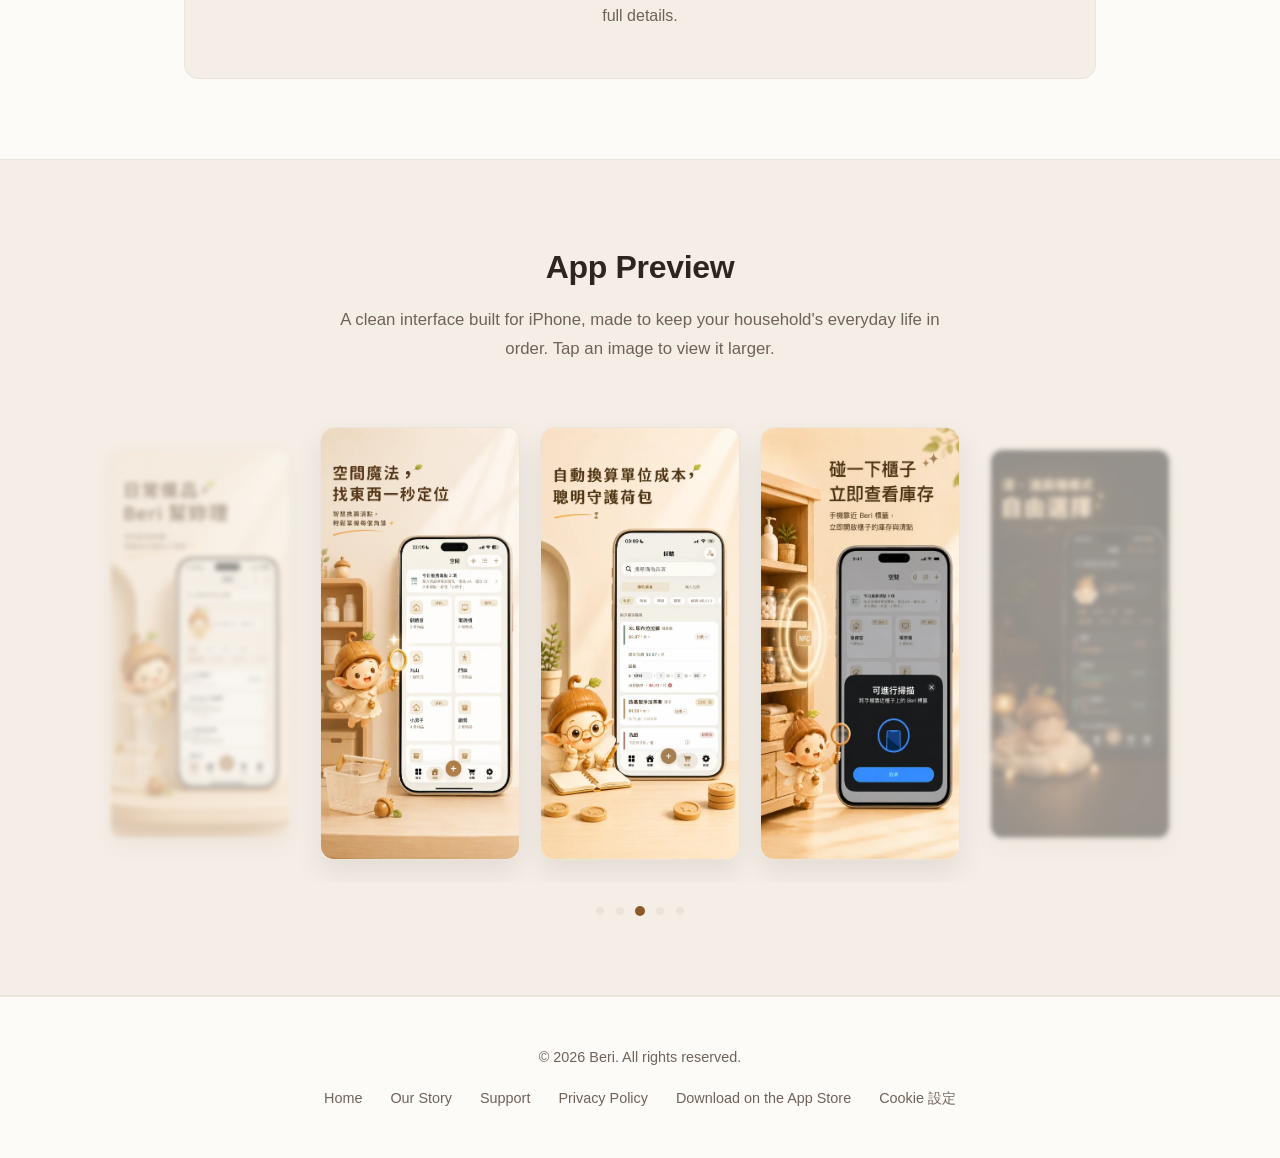
==== commit 6da24e04: "Describe Firebase sign-in sync alongside iCloud on homepage and FAQ Local-first copy only mentioned " ====
--- a/en/index.html
+++ b/en/index.html
@@ -27,6 +27,7 @@
 
   <link rel="icon" type="image/png" href="../appicon.png">
   <link rel="stylesheet" href="../style.css">
+  <script src="../lang-redirect.js"></script>
   <script src="../tracking-config.js"></script>
   <script src="../tracking-consent.js"></script>
 </head>
@@ -43,7 +44,7 @@
         <a href="story.html">Our Story</a>
         <a href="support.html">Support</a>
         <a href="privacy-policy.html">Privacy Policy</a>
-        <a href="../index.html" lang="zh-Hant" hreflang="zh-Hant">中文</a>
+        <a href="../index.html" lang="zh-Hant" hreflang="zh-Hant" class="lang-switch" data-lang="zh">中文</a>
       </nav>
     </div>
   </header>
@@ -140,7 +141,7 @@
           Local-first. Your data belongs to you.
         </h2>
         <p>
-          We believe your household's everyday privacy deserves real protection. Beri is designed local-first — your inventory, spaces, photos, and purchase records are stored primarily on your Apple device. If you turn on iCloud sync, they're securely stored in your personal private cloud via Apple iCloud. See our <a href="privacy-policy.html">Privacy Policy</a> for full details, including how account sign-in and household sharing work.
+          We believe your household's everyday privacy deserves real protection. Beri is designed local-first — you can use it without signing in: your inventory, spaces, photos, and purchase records are stored primarily on your Apple device, and if you turn on iCloud sync, they're securely stored in your personal private cloud via Apple iCloud. If you choose to sign in with an Apple or Google account, Beri instead syncs your data through Google's cloud service (Firebase), so you can use it across devices and share a household with family members. See our <a href="privacy-policy.html">Privacy Policy</a> for full details.
         </p>
       </div>
     </section>
